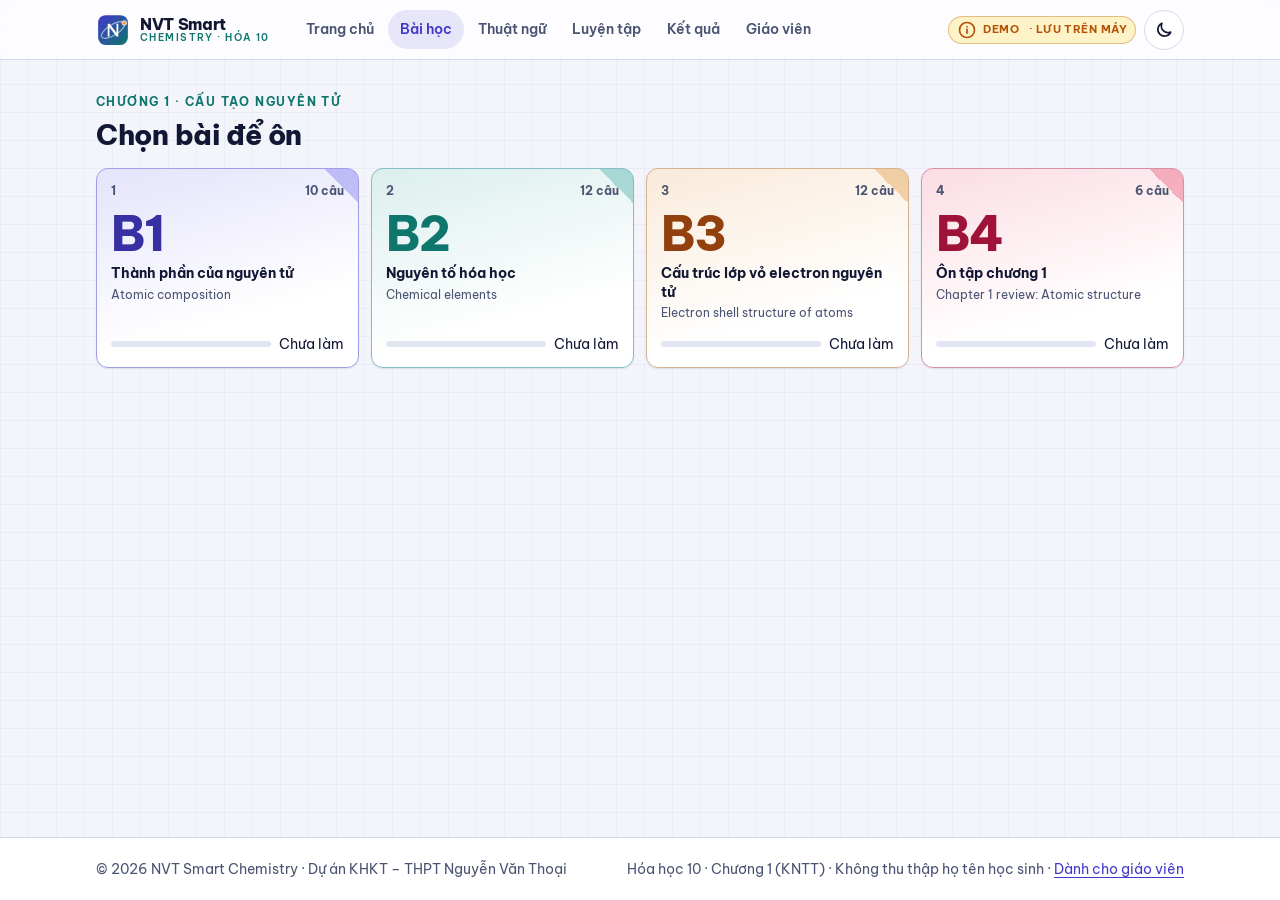
==== web/lesson.html @ c44a18d3 "Khởi tạo dự án NVT Smart Chemistry - Kế hoạch nghiên cứu KHKT (Markdown + Word) - Tài liệu quản lý d" ====
<!doctype html>
<html lang="vi">
<head>
  <meta charset="utf-8">
  <meta name="viewport" content="width=device-width, initial-scale=1, viewport-fit=cover">
  <title>Bài học · NVT Smart Chemistry</title>
  <meta name="description" content="Ôn tập lý thuyết Chương 1 – Cấu tạo nguyên tử, kèm thuật ngữ tiếng Anh.">
  <meta name="theme-color" content="#4338CA">
  <link rel="icon" href="assets/favicon.svg" type="image/svg+xml">
  <link rel="preconnect" href="https://fonts.googleapis.com">
  <link rel="preconnect" href="https://fonts.gstatic.com" crossorigin>
  <link rel="stylesheet" href="https://fonts.googleapis.com/css2?family=Be+Vietnam+Pro:ital,wght@0,400;0,500;0,600;0,700;0,800;1,400&display=swap">
  <link rel="stylesheet" href="css/style.css">
  <script>try{var t=localStorage.getItem('nvt.theme');if(t==='light'||t==='dark')document.documentElement.dataset.theme=t}catch(e){}</script>
  <script type="module" src="js/pages/lesson.js"></script>
</head>
<body>
  <main id="main" tabindex="-1">
    <div class="container" id="app" aria-live="polite">
      <div class="skeleton" aria-hidden="true"></div>
    </div>
  </main>
  <noscript><div class="container"><p>Trang web cần bật JavaScript để hoạt động.</p></div></noscript>
</body>
</html>
---- web/css/style.css ----
/* =========================================================
   NVT Smart Chemistry — design system (tokens + components)
   Mobile-first. Light + dark (prefers-color-scheme + manual toggle).
   Xem docs/design/DESIGN_SYSTEM.md
   ========================================================= */

/* ---------- 1. Tokens ---------- */
:root {
  color-scheme: light;
  /* neutrals */
  --bg: #F4F5FB;
  --bg-grid: rgba(67, 56, 202, 0.05);
  --surface: #FFFFFF;
  --surface-2: #EEF0F8;
  --surface-3: #E2E6F3;
  --border: #D5DAEA;
  --text: #121833;
  --text-muted: #4A5372;
  --text-faint: #6B7391;

  /* brand */
  --primary: #4338CA;        /* indigo – nút chính */
  --primary-hover: #3730A3;
  --on-primary: #FFFFFF;
  --link: #4338CA;
  --teal: #0F766E;           /* phụ – khoa học, “phòng thí nghiệm” */
  --teal-soft: #CCFBF1;
  --accent: #EA580C;         /* điểm nhấn ấm – trang trí */
  --accent-ink: #C2410C;
  --accent-soft: #FFEDD5;

  /* semantic */
  --success: #15803D;
  --success-soft: #DCFCE7;
  --error: #B42318;
  --error-soft: #FEE4E2;
  --warning: #B45309;
  --warning-soft: #FEF3C7;

  /* lesson "groups" (giống nhóm nguyên tố trong bảng tuần hoàn) */
  --g-B1: #4F46E5; --g-B1-ink: #3730A3;
  --g-B2: #0D9488; --g-B2-ink: #0F766E;
  --g-B3: #D97706; --g-B3-ink: #92400E;
  --g-B4: #E11D48; --g-B4-ink: #9F1239;

  /* misconception badge lightness (hue đặt theo từng mã) */
  --mb-ink-l: 28%;  --mb-bg-l: 95%;  --mb-bd-l: 78%;  --mb-sat: 70%;

  /* shape + depth */
  --r-sm: 8px; --r-md: 12px; --r-lg: 18px; --r-xl: 26px;
  --shadow-1: 0 1px 2px rgba(18, 24, 51, .06), 0 1px 1px rgba(18, 24, 51, .04);
  --shadow-2: 0 6px 20px -6px rgba(18, 24, 51, .18), 0 2px 6px rgba(18, 24, 51, .06);
  --shadow-3: 0 18px 50px -12px rgba(30, 27, 110, .30);
  --focus: 0 0 0 3px var(--surface), 0 0 0 5px #6366F1;

  /* type */
  --font: "Be Vietnam Pro", system-ui, -apple-system, "Segoe UI", Roboto, sans-serif;
  --fs-xs: .75rem; --fs-sm: .875rem; --fs-md: 1rem; --fs-lg: 1.125rem;
  --fs-xl: 1.375rem; --fs-2xl: 1.75rem; --fs-3xl: clamp(2rem, 6vw, 3.25rem);

  --ease: cubic-bezier(.2, .8, .2, 1);
  --header-h: 60px;
  --tabbar-h: 64px;
}

/* dark tokens: áp dụng khi hệ điều hành ở chế độ tối (trừ khi người dùng chọn sáng) */
@media (prefers-color-scheme: dark) {
  :root:not([data-theme="light"]) {
    color-scheme: dark;
    --bg: #0A0F1F; --bg-grid: rgba(165, 180, 252, 0.045);
    --surface: #121A30; --surface-2: #1A2340; --surface-3: #243052; --border: #2C3860;
    --text: #E8EBF7; --text-muted: #A7B0CC; --text-faint: #8891AF;
    --primary: #4F46E5; --primary-hover: #6366F1; --on-primary: #FFFFFF; --link: #A5B4FC;
    --teal: #2DD4BF; --teal-soft: #113A3A;
    --accent: #FB923C; --accent-ink: #FDBA74; --accent-soft: #3A2414;
    --success: #4ADE80; --success-soft: #0F2E1C;
    --error: #F87171; --error-soft: #3B1518;
    --warning: #FBBF24; --warning-soft: #33270B;
    --g-B1: #818CF8; --g-B1-ink: #C7D2FE;
    --g-B2: #2DD4BF; --g-B2-ink: #99F6E4;
    --g-B3: #FBBF24; --g-B3-ink: #FDE68A;
    --g-B4: #FB7185; --g-B4-ink: #FECDD3;
    --mb-ink-l: 80%; --mb-bg-l: 17%; --mb-bd-l: 38%; --mb-sat: 60%;
    --shadow-1: 0 1px 2px rgba(0, 0, 0, .4);
    --shadow-2: 0 8px 24px -8px rgba(0, 0, 0, .6);
    --shadow-3: 0 20px 60px -16px rgba(0, 0, 0, .7);
    --focus: 0 0 0 3px var(--bg), 0 0 0 5px #A5B4FC;
  }
}
:root[data-theme="dark"] {
  color-scheme: dark;
  --bg: #0A0F1F; --bg-grid: rgba(165, 180, 252, 0.045);
  --surface: #121A30; --surface-2: #1A2340; --surface-3: #243052; --border: #2C3860;
  --text: #E8EBF7; --text-muted: #A7B0CC; --text-faint: #8891AF;
  --primary: #4F46E5; --primary-hover: #6366F1; --on-primary: #FFFFFF; --link: #A5B4FC;
  --teal: #2DD4BF; --teal-soft: #113A3A;
  --accent: #FB923C; --accent-ink: #FDBA74; --accent-soft: #3A2414;
  --success: #4ADE80; --success-soft: #0F2E1C;
  --error: #F87171; --error-soft: #3B1518;
  --warning: #FBBF24; --warning-soft: #33270B;
  --g-B1: #818CF8; --g-B1-ink: #C7D2FE;
  --g-B2: #2DD4BF; --g-B2-ink: #99F6E4;
  --g-B3: #FBBF24; --g-B3-ink: #FDE68A;
  --g-B4: #FB7185; --g-B4-ink: #FECDD3;
  --mb-ink-l: 80%; --mb-bg-l: 17%; --mb-bd-l: 38%; --mb-sat: 60%;
  --shadow-1: 0 1px 2px rgba(0, 0, 0, .4);
  --shadow-2: 0 8px 24px -8px rgba(0, 0, 0, .6);
  --shadow-3: 0 20px 60px -16px rgba(0, 0, 0, .7);
  --focus: 0 0 0 3px var(--bg), 0 0 0 5px #A5B4FC;
}

/* ---------- 2. Base ---------- */
*, *::before, *::after { box-sizing: border-box; }
html { -webkit-text-size-adjust: 100%; scroll-behavior: smooth; }
body {
  margin: 0; font-family: var(--font); font-size: var(--fs-md); line-height: 1.6;
  color: var(--text); background-color: var(--bg);
  background-image:
    linear-gradient(var(--bg-grid) 1px, transparent 1px),
    linear-gradient(90deg, var(--bg-grid) 1px, transparent 1px);
  background-size: 28px 28px;
  min-height: 100vh; display: flex; flex-direction: column;
  padding-bottom: calc(var(--tabbar-h) + env(safe-area-inset-bottom));
}
@media (min-width: 1024px) { body { padding-bottom: 0; } }
img, svg { max-width: 100%; }
.ic { width: 20px; height: 20px; flex: none; vertical-align: -4px; }
.card-title > .ic { color: var(--g-ink, var(--teal)); width: 24px; height: 24px; }
.badge .ic { width: 14px; height: 14px; vertical-align: -2px; }
a { color: var(--link); text-underline-offset: 3px; }
h1, h2, h3, h4 { line-height: 1.25; margin: 0 0 .5em; letter-spacing: -.01em; }
h1 { font-size: var(--fs-2xl); font-weight: 800; }
h2 { font-size: var(--fs-xl); font-weight: 750; }
h3 { font-size: var(--fs-lg); font-weight: 700; }
p { margin: 0 0 .8em; }
small, .small { font-size: var(--fs-sm); }
.muted { color: var(--text-muted); }
.num, .tabular { font-variant-numeric: tabular-nums; }
:focus { outline: none; }
:focus-visible { box-shadow: var(--focus); border-radius: var(--r-sm); }
.sr-only { position: absolute !important; width: 1px; height: 1px; padding: 0; margin: -1px; overflow: hidden; clip: rect(0 0 0 0); white-space: nowrap; border: 0; }
.skip-link { position: absolute; left: 12px; top: -60px; z-index: 100; background: var(--primary); color: var(--on-primary); padding: 8px 14px; border-radius: var(--r-sm); }
.skip-link:focus { top: 10px; }
sup, sub { line-height: 0; font-size: .72em; }

.container { width: 100%; max-width: 1120px; margin: 0 auto; padding: 0 16px; }
main { flex: 1; padding: 20px 0 40px; }
@media (min-width: 860px) { main { padding: 32px 0 56px; } }
.stack > * + * { margin-top: 16px; }
.row { display: flex; gap: 12px; flex-wrap: wrap; align-items: center; }
.spacer { flex: 1; }
.grid { display: grid; gap: 14px; }
.grid-2 { grid-template-columns: 1fr; }
@media (min-width: 720px) { .grid-2 { grid-template-columns: 1fr 1fr; } }

/* ---------- 3. Header / nav ---------- */
.site-header {
  position: sticky; top: 0; z-index: 40; height: var(--header-h);
  background: color-mix(in srgb, var(--surface) 82%, transparent);
  backdrop-filter: saturate(1.4) blur(12px); -webkit-backdrop-filter: saturate(1.4) blur(12px);
  border-bottom: 1px solid var(--border);
}
.site-header .container { height: 100%; display: flex; align-items: center; gap: 12px; }
.brand { display: flex; align-items: center; gap: 10px; text-decoration: none; color: var(--text); font-weight: 800; letter-spacing: -.02em; }
.brand svg { width: 34px; height: 34px; flex: none; }
.brand__name { font-size: 1.02rem; line-height: 1.05; }
.brand__name span { display: block; font-size: .64rem; font-weight: 600; letter-spacing: .14em; text-transform: uppercase; color: var(--teal); }
.nav-desktop { display: none; gap: 2px; margin-left: 12px; }
.nav-desktop a { text-decoration: none; color: var(--text-muted); font-weight: 600; font-size: var(--fs-sm); padding: 8px 12px; border-radius: 999px; }
.nav-desktop a:hover { color: var(--text); background: var(--surface-2); }
.nav-desktop a[aria-current="page"] { color: var(--primary); background: color-mix(in srgb, var(--primary) 12%, transparent); }
:root[data-theme="dark"] .nav-desktop a[aria-current="page"] { color: var(--link); }
@media (prefers-color-scheme: dark) { :root:not([data-theme="light"]) .nav-desktop a[aria-current="page"] { color: var(--link); } }
@media (min-width: 1024px) { .nav-desktop { display: flex; } }
.nav-desktop a, .user-pill, .brand__name { white-space: nowrap; }
.header-actions { margin-left: auto; display: flex; align-items: center; gap: 8px; }
.user-pill { display: inline-flex; align-items: center; gap: 6px; font-size: var(--fs-sm); font-weight: 700; padding: 4px 4px 4px 12px; border-radius: 999px; background: var(--surface-2); border: 1px solid var(--border); font-variant-numeric: tabular-nums; }
.user-pill button { border: 0; background: var(--surface); color: var(--text-muted); border-radius: 999px; padding: 4px 10px; font: inherit; font-weight: 600; font-size: var(--fs-xs); cursor: pointer; }
.user-pill button:hover { color: var(--error); }
.icon-btn { width: 40px; height: 40px; display: inline-grid; place-items: center; border-radius: 999px; border: 1px solid var(--border); background: var(--surface); color: var(--text); cursor: pointer; }
.icon-btn:hover { background: var(--surface-2); }
.icon-btn svg { width: 20px; height: 20px; }

.tabbar {
  position: fixed; left: 0; right: 0; bottom: 0; z-index: 40;
  height: calc(var(--tabbar-h) + env(safe-area-inset-bottom)); padding-bottom: env(safe-area-inset-bottom);
  display: grid; grid-template-columns: repeat(5, 1fr);
  background: color-mix(in srgb, var(--surface) 92%, transparent);
  backdrop-filter: blur(12px); -webkit-backdrop-filter: blur(12px);
  border-top: 1px solid var(--border);
}
.tabbar a { display: flex; flex-direction: column; align-items: center; justify-content: center; gap: 2px; text-decoration: none; color: var(--text-muted); font-size: .68rem; font-weight: 600; }
.tabbar a svg { width: 22px; height: 22px; }
.tabbar a[aria-current="page"] { color: var(--link); }
.tabbar a[aria-current="page"] svg { transform: translateY(-1px); }
@media (min-width: 1024px) { .tabbar { display: none; } }

.demo-ribbon { display: inline-flex; align-items: center; gap: 6px; font-size: .7rem; font-weight: 700; letter-spacing: .04em; text-transform: uppercase; color: var(--warning); background: var(--warning-soft); border: 1px solid color-mix(in srgb, var(--warning) 35%, transparent); padding: 3px 8px; border-radius: 999px; white-space: nowrap; }
@media (max-width: 480px) { .demo-ribbon .long { display: none; } }
@media (max-width: 420px) { .brand__name { display: none; } .header-actions { gap: 6px; } }

.site-footer { border-top: 1px solid var(--border); padding: 20px 0; color: var(--text-muted); font-size: var(--fs-sm); background: var(--surface); }
.site-footer .container { display: flex; flex-wrap: wrap; gap: 8px 20px; justify-content: space-between; }

/* ---------- 4. Buttons, inputs ---------- */
.btn {
  --btn-bg: var(--surface); --btn-fg: var(--text); --btn-bd: var(--border);
  display: inline-flex; align-items: center; justify-content: center; gap: 8px;
  min-height: 44px; padding: 10px 18px; border-radius: 999px; border: 1.5px solid var(--btn-bd);
  background: var(--btn-bg); color: var(--btn-fg); font: inherit; font-weight: 700; font-size: var(--fs-sm);
  text-decoration: none; cursor: pointer; transition: transform .15s var(--ease), background .15s, box-shadow .15s;
  white-space: nowrap;
}
.btn:hover { background: var(--surface-2); }
.btn:active { transform: translateY(1px) scale(.99); }
.btn[disabled], .btn[aria-disabled="true"] { opacity: .5; cursor: not-allowed; transform: none; }
.btn svg { width: 18px; height: 18px; }
.btn-primary { --btn-bg: var(--primary); --btn-fg: var(--on-primary); --btn-bd: var(--primary); box-shadow: 0 6px 16px -6px color-mix(in srgb, var(--primary) 70%, transparent); }
.btn-primary:hover { background: var(--primary-hover); border-color: var(--primary-hover); }
.btn-ghost { --btn-bg: transparent; --btn-bd: transparent; color: var(--link); }
.btn-ghost:hover { background: var(--surface-2); }
.btn-lg { min-height: 52px; padding: 12px 24px; font-size: var(--fs-md); }
.btn-sm { min-height: 34px; padding: 6px 12px; font-size: var(--fs-xs); }
.btn-block { width: 100%; }

.field { display: flex; flex-direction: column; gap: 6px; }
.field label { font-weight: 700; font-size: var(--fs-sm); }
.field .hint { font-size: var(--fs-xs); color: var(--text-muted); }
.input, select.input {
  min-height: 48px; padding: 10px 14px; border-radius: var(--r-md); border: 1.5px solid var(--border);
  background: var(--surface); color: var(--text); font: inherit; font-size: var(--fs-md); width: 100%;
  transition: border-color .15s, box-shadow .15s;
}
.input:focus-visible { border-color: #6366F1; box-shadow: 0 0 0 4px color-mix(in srgb, #6366F1 22%, transparent); border-radius: var(--r-md); }
.input[aria-invalid="true"] { border-color: var(--error); }
.form-error { color: var(--error); font-size: var(--fs-sm); font-weight: 600; min-height: 1.4em; margin: 0; }

/* ---------- 5. Cards, chips, badges ---------- */
.card { background: var(--surface); border: 1px solid var(--border); border-radius: var(--r-lg); padding: 18px; box-shadow: var(--shadow-1); }
@media (min-width: 720px) { .card { padding: 24px; } }
.card-title { display: flex; align-items: center; gap: 10px; margin-bottom: 12px; }
.card-title h2, .card-title h3 { margin: 0; }
.eyebrow { font-size: var(--fs-xs); font-weight: 700; letter-spacing: .12em; text-transform: uppercase; color: var(--teal); margin: 0 0 6px; }
.section-head { display: flex; align-items: end; gap: 12px; margin: 32px 0 14px; flex-wrap: wrap; }
.section-head h2 { margin: 0; }
.section-head .spacer + a { font-weight: 700; font-size: var(--fs-sm); }

.badge { display: inline-flex; align-items: center; gap: 4px; font-size: var(--fs-xs); font-weight: 700; padding: 3px 9px; border-radius: 999px; background: var(--surface-2); color: var(--text-muted); border: 1px solid var(--border); white-space: nowrap; line-height: 1.4; }
.badge-unreviewed { background: var(--warning-soft); color: var(--warning); border-color: color-mix(in srgb, var(--warning) 40%, transparent); }
.badge-demo { background: var(--warning-soft); color: var(--warning); border-color: color-mix(in srgb, var(--warning) 40%, transparent); }
.badge-ai { background: var(--accent-soft); color: var(--accent-ink); border-color: color-mix(in srgb, var(--accent) 35%, transparent); }
.badge-level { background: var(--teal-soft); color: var(--teal); border-color: color-mix(in srgb, var(--teal) 35%, transparent); }
:root[data-theme="dark"] .badge-level { color: var(--teal); }

/* English term chip */
.term-chip {
  display: inline-flex; align-items: center; gap: 6px; vertical-align: baseline;
  font: inherit; font-size: .88em; font-weight: 600; line-height: 1.3;
  padding: 2px 10px 2px 4px; margin: 2px 2px; border-radius: 999px; cursor: pointer;
  color: var(--text); background: var(--surface); border: 1.5px solid color-mix(in srgb, var(--teal) 45%, var(--border));
  transition: background .15s, transform .15s var(--ease);
}
.term-chip::before { content: "EN"; font-size: .62rem; font-weight: 800; letter-spacing: .06em; color: var(--surface); background: var(--teal); border-radius: 999px; padding: 2px 6px; }
.term-chip:hover { background: var(--teal-soft); transform: translateY(-1px); }
.term-chip[aria-expanded="true"] { background: var(--teal-soft); }
.term-row { display: flex; flex-wrap: wrap; gap: 4px; margin-top: 8px; }

/* term popover */
.popover {
  position: absolute; z-index: 60; width: min(340px, calc(100vw - 32px));
  background: var(--surface); color: var(--text); border: 1px solid var(--border); border-radius: var(--r-lg);
  box-shadow: var(--shadow-3); padding: 16px; animation: pop-in .18s var(--ease);
}
.popover__head { display: flex; align-items: flex-start; gap: 12px; }
.popover__sym { flex: none; width: 52px; height: 52px; border-radius: 10px; display: grid; place-items: center; font-weight: 800; font-size: 1.3rem; color: var(--g-ink, var(--teal)); background: color-mix(in srgb, var(--g, var(--teal)) 14%, var(--surface)); border: 1.5px solid color-mix(in srgb, var(--g, var(--teal)) 45%, transparent); }
.popover__en { font-size: var(--fs-lg); font-weight: 800; margin: 0; line-height: 1.2; }
.popover__ipa { color: var(--text-muted); font-size: var(--fs-sm); font-family: "Segoe UI", "Lucida Sans Unicode", "DejaVu Sans", var(--font); }
.popover__vi { font-weight: 700; color: var(--teal); }
.popover__def { font-size: var(--fs-sm); margin: 10px 0 6px; }
.popover__ex { font-size: var(--fs-sm); color: var(--text-muted); border-left: 3px solid var(--teal); padding-left: 10px; margin: 8px 0 0; }
.popover__close { position: absolute; top: 8px; right: 8px; }
.speak-row { display: flex; gap: 6px; margin-top: 12px; flex-wrap: wrap; }
@keyframes pop-in { from { opacity: 0; transform: translateY(4px) scale(.98); } }

/* misconception badge — màu theo mã (hue) */
.mbadge {
  --h: 230;
  display: inline-flex; align-items: center; gap: 6px; font-size: var(--fs-xs); font-weight: 700; line-height: 1.3;
  padding: 3px 10px 3px 3px; border-radius: 999px;
  color: hsl(var(--h) var(--mb-sat) var(--mb-ink-l));
  background: hsl(var(--h) var(--mb-sat) var(--mb-bg-l));
  border: 1.5px solid hsl(var(--h) var(--mb-sat) var(--mb-bd-l));
}
.mbadge__code { display: inline-grid; place-items: center; min-width: 30px; height: 22px; padding: 0 6px; border-radius: 999px; color: #fff; background: hsl(var(--h) 65% 38%); font-variant-numeric: tabular-nums; }
.mbadge--lg { font-size: var(--fs-sm); padding: 4px 12px 4px 4px; }

/* ---------- 6. Element tile (signature) ---------- */
.tile-grid { display: grid; gap: 12px; grid-template-columns: repeat(2, minmax(0, 1fr)); }
@media (min-width: 600px) { .tile-grid { grid-template-columns: repeat(3, minmax(0, 1fr)); } }
@media (min-width: 900px) { .tile-grid { grid-template-columns: repeat(4, minmax(0, 1fr)); } }
.tile-grid--terms { grid-template-columns: repeat(2, minmax(0, 1fr)); }
@media (min-width: 560px) { .tile-grid--terms { grid-template-columns: repeat(3, minmax(0, 1fr)); } }
@media (min-width: 800px) { .tile-grid--terms { grid-template-columns: repeat(4, minmax(0, 1fr)); } }
@media (min-width: 1040px) { .tile-grid--terms { grid-template-columns: repeat(5, minmax(0, 1fr)); } }

.etile {
  --g: var(--g-B1); --g-ink: var(--g-B1-ink);
  position: relative; display: flex; flex-direction: column; min-height: 168px; padding: 12px 14px;
  border-radius: var(--r-md); text-decoration: none; color: var(--text); text-align: left;
  background: linear-gradient(165deg, color-mix(in srgb, var(--g) 15%, var(--surface)) 0%, var(--surface) 70%);
  border: 1.5px solid color-mix(in srgb, var(--g) 40%, var(--border));
  box-shadow: var(--shadow-1); font: inherit; cursor: pointer; overflow: hidden;
  transition: transform .2s var(--ease), box-shadow .2s var(--ease), border-color .2s;
}
.etile::after { /* góc gấp kiểu thẻ nguyên tố */
  content: ""; position: absolute; right: 0; top: 0; width: 34px; height: 34px;
  background: linear-gradient(225deg, color-mix(in srgb, var(--g) 30%, transparent) 50%, transparent 50%);
}
.etile:hover { transform: translateY(-3px); box-shadow: var(--shadow-2); border-color: var(--g); }
.etile__top { display: flex; justify-content: space-between; align-items: baseline; font-size: var(--fs-xs); font-weight: 700; color: var(--text-muted); font-variant-numeric: tabular-nums; position: relative; z-index: 1; }
.etile__sym { font-size: 2.6rem; font-weight: 800; letter-spacing: -.04em; line-height: 1; margin: 10px 0 6px; color: var(--g-ink); }
.etile__name { font-weight: 700; line-height: 1.3; font-size: var(--fs-sm); }
.etile__sub { font-size: var(--fs-xs); color: var(--text-muted); margin-top: 2px; }
.etile__foot { margin-top: auto; padding-top: 10px; display: flex; align-items: center; gap: 8px; }
.etile--lesson { min-height: 200px; }
.etile--lesson .etile__sym { font-size: 3rem; }
.etile--term { min-height: 150px; }
.etile--term .etile__sym { font-size: 2.1rem; }
.etile--locked { opacity: .6; }
.etile[data-lesson="B1"] { --g: var(--g-B1); --g-ink: var(--g-B1-ink); }
.etile[data-lesson="B2"], [data-lesson="B2"] { --g: var(--g-B2); --g-ink: var(--g-B2-ink); }
.etile[data-lesson="B3"], [data-lesson="B3"] { --g: var(--g-B3); --g-ink: var(--g-B3-ink); }
.etile[data-lesson="B4"], [data-lesson="B4"] { --g: var(--g-B4); --g-ink: var(--g-B4-ink); }
[data-lesson="B1"] { --g: var(--g-B1); --g-ink: var(--g-B1-ink); }
.mini-bar { flex: 1; height: 6px; border-radius: 99px; background: var(--surface-3); overflow: hidden; }
.mini-bar > i { display: block; height: 100%; background: var(--g, var(--primary)); border-radius: inherit; transition: width .6s var(--ease); }

/* ---------- 7. Progress ring ---------- */
.ring { --size: 56px; --stroke: 6; position: relative; width: var(--size); height: var(--size); flex: none; }
.ring svg { width: 100%; height: 100%; transform: rotate(-90deg); }
.ring .ring__track { stroke: var(--surface-3); }
.ring .ring__val { stroke: var(--g, var(--primary)); stroke-linecap: round; transition: stroke-dashoffset .9s var(--ease); }
.ring__label { position: absolute; inset: 0; display: grid; place-items: center; font-weight: 800; font-size: calc(var(--size) * .24); font-variant-numeric: tabular-nums; }
.ring--lg { --size: 132px; }
.ring--lg .ring__label { font-size: 1.8rem; }

/* ---------- 8. Hero + atom ---------- */
.hero { display: grid; gap: 24px; align-items: center; padding: 8px 0 8px; }
.hero > * { min-width: 0; } /* không để nội dung dài kéo giãn cột lưới gây tràn ngang trên điện thoại */
@media (max-width: 480px) { .btn { white-space: normal; text-align: center; } }
@media (min-width: 900px) { .hero { grid-template-columns: 1.1fr .9fr; gap: 40px; padding: 24px 0; } }
.hero h1 { font-size: var(--fs-3xl); line-height: 1.08; letter-spacing: -.035em; margin-bottom: 14px; }
.hero h1 .grad { background: linear-gradient(100deg, var(--primary) 10%, var(--teal) 60%, var(--accent) 100%); -webkit-background-clip: text; background-clip: text; color: transparent; }
:root[data-theme="dark"] .hero h1 .grad { background-image: linear-gradient(100deg, #A5B4FC 10%, #5EEAD4 60%, #FDBA74 100%); }
@media (prefers-color-scheme: dark) { :root:not([data-theme="light"]) .hero h1 .grad { background-image: linear-gradient(100deg, #A5B4FC 10%, #5EEAD4 60%, #FDBA74 100%); } }
.hero__lead { font-size: var(--fs-lg); color: var(--text-muted); max-width: 36em; }
.hero__pills { display: flex; flex-wrap: wrap; gap: 8px; margin: 16px 0 20px; }
.hero__pill { display: inline-flex; align-items: center; gap: 6px; font-size: var(--fs-sm); font-weight: 600; padding: 6px 12px; border-radius: 999px; background: var(--surface); border: 1px solid var(--border); }
.hero__pill b { color: var(--accent-ink); }

.atom-stage { position: relative; display: grid; place-items: center; }
.atom-svg { width: min(100%, 380px); height: auto; overflow: visible; cursor: pointer; }
.atom-svg .shell { fill: none; stroke: color-mix(in srgb, var(--primary) 30%, var(--border)); stroke-width: 1.5; }
.atom-svg .shell-label { fill: var(--text-faint); font-size: 10px; font-weight: 700; font-family: var(--font); }
.atom-svg .electron { fill: var(--teal); }
.atom-svg .electron-glow { fill: var(--teal); opacity: .25; }
.atom-svg .proton { fill: var(--accent); }
.atom-svg .neutron { fill: color-mix(in srgb, var(--primary) 75%, var(--surface)); }
.atom-svg .halo { fill: url(#atomHalo); }
.atom-svg .spin { transform-box: view-box; transform-origin: 200px 200px; animation: spin linear infinite; }
.atom-svg .nucleus { transform-box: view-box; transform-origin: 200px 200px; animation: breathe 3.2s ease-in-out infinite; }
@keyframes spin { to { transform: rotate(360deg); } }
@keyframes breathe { 50% { transform: scale(1.06); } }
.atom-caption { position: absolute; bottom: 4px; left: 50%; transform: translateX(-50%); display: flex; gap: 10px; align-items: center; background: var(--surface); border: 1px solid var(--border); border-radius: 999px; padding: 6px 6px 6px 14px; box-shadow: var(--shadow-2); font-size: var(--fs-sm); white-space: nowrap; }
.atom-caption b { font-size: 1.05rem; }
.atom-caption .num { color: var(--text-muted); }

/* login card */
.login-card { position: relative; overflow: hidden; }
.login-card::before { content: ""; position: absolute; inset: 0 0 auto 0; height: 4px; background: linear-gradient(90deg, var(--primary), var(--teal), var(--accent)); }
.login-grid { display: grid; gap: 12px; grid-template-columns: 1fr 1fr; }
.login-grid .btn { grid-column: 1 / -1; }
.privacy-note { display: flex; gap: 10px; align-items: flex-start; font-size: var(--fs-sm); color: var(--text-muted); background: var(--surface-2); border-radius: var(--r-md); padding: 10px 12px; margin-top: 14px; }
.privacy-note svg { flex: none; width: 18px; height: 18px; color: var(--teal); margin-top: 2px; }

.quick-links { display: grid; gap: 12px; grid-template-columns: 1fr; }
@media (min-width: 640px) { .quick-links { grid-template-columns: repeat(3, 1fr); } }
.qlink { display: flex; gap: 14px; align-items: center; padding: 16px; border-radius: var(--r-lg); background: var(--surface); border: 1px solid var(--border); text-decoration: none; color: var(--text); box-shadow: var(--shadow-1); transition: transform .2s var(--ease), box-shadow .2s; }
.qlink:hover { transform: translateY(-2px); box-shadow: var(--shadow-2); }
.qlink__icon { width: 46px; height: 46px; border-radius: 14px; display: grid; place-items: center; flex: none; color: #fff; }
.qlink__icon svg { width: 24px; height: 24px; }
.qlink b { display: block; }
.qlink span { font-size: var(--fs-sm); color: var(--text-muted); }

/* ---------- 9. Lesson page ---------- */
.lesson-hero { display: flex; gap: 18px; align-items: center; margin-bottom: 20px; }
.lesson-hero .etile { width: 112px; min-height: 120px; flex: none; cursor: default; }
.lesson-hero .etile:hover { transform: none; }
.lesson-hero .etile .etile__sym { font-size: 2.4rem; margin: 6px 0 0; }
.lesson-hero h1 { margin: 0 0 6px; }
.summary-list { list-style: none; margin: 0; padding: 0; display: grid; gap: 10px; }
.summary-list li { position: relative; padding-left: 30px; }
.summary-list li::before { content: ""; position: absolute; left: 4px; top: .45em; width: 12px; height: 12px; border-radius: 50%; border: 3px solid var(--g, var(--teal)); }
.md p:last-child { margin-bottom: 0; }
.md ul, .md ol { padding-left: 1.3em; margin: 0 0 .8em; }
.md code { font-family: ui-monospace, "Cascadia Code", Consolas, monospace; font-size: .9em; background: var(--surface-2); padding: 1px 6px; border-radius: 6px; }
.md .table-wrap { margin: 0 0 .9em; border: 1px solid var(--border); border-radius: var(--r-md); }
.md-table th, .md-table td { padding: 8px 10px; }
.md-table thead th { background: var(--surface-2); }
.md-table tbody tr:last-child td { border-bottom: 0; }
.md h4 { font-size: var(--fs-md); margin: 1em 0 .4em; }
.formula-grid { display: grid; gap: 10px; grid-template-columns: repeat(auto-fill, minmax(230px, 1fr)); }
.formula { font-size: 1.05rem; font-weight: 700; text-align: center; padding: 18px 12px; border-radius: var(--r-md); background: var(--surface-2); border: 1.5px dashed color-mix(in srgb, var(--g, var(--primary)) 50%, var(--border)); font-variant-numeric: tabular-nums; }
.lesson-section + .lesson-section { margin-top: 14px; }
.mis-card { border-left: 4px solid hsl(var(--h) 65% 45%); }
.mis-compare { display: grid; gap: 8px; grid-template-columns: 1fr; margin-top: 10px; font-size: var(--fs-sm); }
@media (min-width: 640px) { .mis-compare { grid-template-columns: 1fr 1fr; } }
.mis-compare > div { padding: 10px 12px; border-radius: var(--r-sm); }
.mis-compare .wrong { background: var(--error-soft); }
.mis-compare .right { background: var(--success-soft); }
.mis-compare b { display: block; font-size: var(--fs-xs); text-transform: uppercase; letter-spacing: .06em; }
.mis-compare .wrong b { color: var(--error); }
.mis-compare .right b { color: var(--success); }
.cta-bar { position: sticky; bottom: calc(var(--tabbar-h) + 12px); z-index: 20; display: flex; justify-content: center; margin-top: 24px; }
@media (min-width: 1024px) { .cta-bar { bottom: 16px; } }
.cta-bar .btn { box-shadow: var(--shadow-3); }
.pager { display: flex; justify-content: space-between; gap: 12px; margin-top: 24px; }

/* ---------- 10. Terms ---------- */
.toolbar { display: flex; flex-wrap: wrap; gap: 10px; align-items: center; margin-bottom: 16px; }
.search { position: relative; flex: 1 1 260px; }
.search svg { position: absolute; left: 14px; top: 50%; transform: translateY(-50%); width: 18px; height: 18px; color: var(--text-faint); pointer-events: none; }
.search .input { padding-left: 42px; }
.seg { display: inline-flex; padding: 4px; gap: 4px; border-radius: 999px; background: var(--surface-2); border: 1px solid var(--border); }
.seg { max-width: 100%; overflow-x: auto; scrollbar-width: none; }
.seg button, .seg a { white-space: nowrap; border: 0; background: transparent; font: inherit; font-size: var(--fs-sm); font-weight: 700; color: var(--text-muted); padding: 6px 14px; border-radius: 999px; cursor: pointer; text-decoration: none; min-height: 34px; }
.seg [aria-pressed="true"], .seg [aria-selected="true"], .seg [aria-current="true"] { background: var(--surface); color: var(--text); box-shadow: var(--shadow-1); }
.filter-chips { display: flex; gap: 6px; flex-wrap: wrap; }
.fchip { border: 1.5px solid var(--border); background: var(--surface); color: var(--text-muted); font: inherit; font-size: var(--fs-sm); font-weight: 700; padding: 6px 14px; border-radius: 999px; cursor: pointer; min-height: 36px; }
.fchip[aria-pressed="true"] { color: var(--g-ink, var(--primary)); border-color: var(--g, var(--primary)); background: color-mix(in srgb, var(--g, var(--primary)) 12%, var(--surface)); }

.flash-wrap { max-width: 520px; margin: 0 auto; }
.flashcard { perspective: 1200px; height: 340px; cursor: pointer; }
.flashcard__inner { position: relative; width: 100%; height: 100%; transition: transform .6s var(--ease); transform-style: preserve-3d; }
.flashcard.is-flipped .flashcard__inner { transform: rotateY(180deg); }
.flashcard__face { position: absolute; inset: 0; backface-visibility: hidden; -webkit-backface-visibility: hidden; border-radius: var(--r-xl); padding: 24px; display: flex; flex-direction: column; align-items: center; justify-content: center; text-align: center; border: 1.5px solid color-mix(in srgb, var(--g) 45%, var(--border)); background: linear-gradient(165deg, color-mix(in srgb, var(--g) 16%, var(--surface)), var(--surface) 70%); box-shadow: var(--shadow-2); }
.flashcard__back { transform: rotateY(180deg); }
.flashcard__sym { font-size: 4rem; font-weight: 800; color: var(--g-ink); line-height: 1; letter-spacing: -.04em; }
.flashcard__en { font-size: 1.9rem; font-weight: 800; margin: 12px 0 2px; }
.flashcard__vi { font-size: 1.6rem; font-weight: 800; color: var(--g-ink); }
.flashcard__corner { position: absolute; top: 14px; left: 18px; font-size: var(--fs-xs); font-weight: 700; color: var(--text-muted); font-variant-numeric: tabular-nums; }
.flash-controls { display: flex; justify-content: center; align-items: center; gap: 12px; margin-top: 16px; }

/* ---------- 11. Practice ---------- */
.practice-top { display: flex; align-items: center; gap: 12px; margin-bottom: 14px; flex-wrap: wrap; }
.progress-track { flex: 1 1 200px; height: 10px; border-radius: 99px; background: var(--surface-3); overflow: hidden; }
.progress-track > i { display: block; height: 100%; background: linear-gradient(90deg, var(--g, var(--primary)), var(--teal)); border-radius: inherit; transition: width .5s var(--ease); }
.streak { display: inline-flex; align-items: center; gap: 4px; font-weight: 800; font-variant-numeric: tabular-nums; color: var(--accent-ink); }
.q-card { position: relative; }
.q-meta { display: flex; gap: 6px; flex-wrap: wrap; margin-bottom: 12px; }
.q-stem { font-size: 1.12rem; font-weight: 600; line-height: 1.55; margin-bottom: 16px; }
.options { display: grid; gap: 10px; margin: 0; padding: 0; border: 0; }
.option { position: relative; display: flex; gap: 12px; align-items: flex-start; padding: 12px 14px; border-radius: var(--r-md); border: 1.5px solid var(--border); background: var(--surface); cursor: pointer; transition: border-color .15s, background .15s, transform .15s var(--ease); }
.option:hover { border-color: color-mix(in srgb, var(--primary) 50%, var(--border)); }
.option input { position: absolute; opacity: 0; pointer-events: none; }
.option__key { flex: none; width: 32px; height: 32px; border-radius: 9px; display: grid; place-items: center; font-weight: 800; background: var(--surface-2); color: var(--text-muted); border: 1.5px solid var(--border); transition: all .15s; }
.option__text { padding-top: 4px; }
.option:has(input:checked) { border-color: var(--primary); background: color-mix(in srgb, var(--primary) 7%, var(--surface)); }
.option:has(input:checked) .option__key { background: var(--primary); color: var(--on-primary); border-color: var(--primary); }
.option:has(input:focus-visible) { box-shadow: var(--focus); }
.option.is-correct, .option.is-correct:has(input:checked) { border-color: var(--success); background: var(--success-soft); }
.option.is-correct .option__key, .option.is-correct:has(input:checked) .option__key { background: var(--success); border-color: var(--success); color: var(--surface); }
.option.is-wrong, .option.is-wrong:has(input:checked) { border-color: var(--error); background: var(--error-soft); }
.option.is-wrong .option__key, .option.is-wrong:has(input:checked) .option__key { background: var(--error); border-color: var(--error); color: var(--surface); }
.options.is-locked .option { cursor: default; }
.option .mbadge { margin-top: 6px; }

.tf-list { display: grid; gap: 10px; }
.tf-item { display: grid; grid-template-columns: auto 1fr; gap: 10px 12px; align-items: start; padding: 12px 14px; border-radius: var(--r-md); border: 1.5px solid var(--border); background: var(--surface); }
@media (min-width: 640px) { .tf-item { grid-template-columns: auto 1fr auto; align-items: center; } }
.tf-item .option__key { width: 28px; height: 28px; }
.tf-choices { grid-column: 1 / -1; display: inline-flex; gap: 6px; justify-self: start; }
@media (min-width: 640px) { .tf-choices { grid-column: auto; } }
.tf-choices label { position: relative; }
.tf-choices input { position: absolute; opacity: 0; }
.tf-choices span { display: inline-flex; align-items: center; min-height: 38px; padding: 6px 16px; border-radius: 999px; border: 1.5px solid var(--border); font-weight: 700; font-size: var(--fs-sm); cursor: pointer; background: var(--surface); }
.tf-choices input:checked + span { background: var(--primary); color: var(--on-primary); border-color: var(--primary); }
.tf-choices input:focus-visible + span { box-shadow: var(--focus); }
.tf-item.is-correct { border-color: var(--success); background: var(--success-soft); }
.tf-item.is-wrong { border-color: var(--error); background: var(--error-soft); }
.tf-item .tf-verdict { grid-column: 1 / -1; font-size: var(--fs-sm); font-weight: 600; }

.short-answer { display: flex; gap: 10px; align-items: center; max-width: 360px; }
.short-answer .input { font-size: 1.3rem; font-weight: 700; font-variant-numeric: tabular-nums; }
.short-answer .unit { font-weight: 700; color: var(--text-muted); }
.short-answer.is-correct .input { border-color: var(--success); background: var(--success-soft); }
.short-answer.is-wrong .input { border-color: var(--error); background: var(--error-soft); }

.q-actions { display: flex; gap: 10px; flex-wrap: wrap; margin-top: 18px; align-items: center; }
.kbd { font-family: ui-monospace, Consolas, monospace; font-size: .72rem; border: 1px solid var(--border); border-bottom-width: 2px; border-radius: 5px; padding: 0 5px; color: var(--text-muted); }

.feedback { border-radius: var(--r-lg); padding: 14px 16px; margin-top: 16px; border: 1.5px solid; display: grid; gap: 10px; }
.feedback--ok { border-color: color-mix(in srgb, var(--success) 50%, transparent); background: var(--success-soft); }
.feedback--bad { border-color: color-mix(in srgb, var(--error) 45%, transparent); background: var(--error-soft); }
.feedback--part { border-color: color-mix(in srgb, var(--warning) 45%, transparent); background: var(--warning-soft); }
.feedback__title { display: flex; align-items: center; gap: 10px; font-weight: 800; font-size: var(--fs-lg); margin: 0; }
.feedback--ok .feedback__title { color: var(--success); }
.feedback--bad .feedback__title { color: var(--error); }
.feedback--part .feedback__title { color: var(--warning); }
.feedback__icon { width: 34px; height: 34px; flex: none; }
.feedback__icon circle { fill: currentColor; opacity: .15; }
.feedback__icon path { fill: none; stroke: currentColor; stroke-width: 3; stroke-linecap: round; stroke-linejoin: round; stroke-dasharray: 30; stroke-dashoffset: 30; animation: draw .45s .1s var(--ease) forwards; }
@keyframes draw { to { stroke-dashoffset: 0; } }
.remedy { background: var(--surface); border-radius: var(--r-md); padding: 10px 12px; font-size: var(--fs-sm); }
.remedy p { margin: 6px 0 0; }

/* micro-feedback: đúng → thẻ "nảy" nhẹ + vòng sáng; sai → rung nhẹ */
.pulse-ok { animation: pulse-ok .6s var(--ease); }
@keyframes pulse-ok { 0% { box-shadow: 0 0 0 0 color-mix(in srgb, var(--success) 50%, transparent); transform: scale(1); } 35% { transform: scale(1.012); } 100% { box-shadow: 0 0 0 18px transparent; transform: scale(1); } }
.shake { animation: shake .4s var(--ease); }
@keyframes shake { 20%, 60% { transform: translateX(-5px); } 40%, 80% { transform: translateX(5px); } }
.plus-one { position: absolute; right: 18px; top: 14px; font-weight: 800; color: var(--success); pointer-events: none; animation: float-up 1s var(--ease) forwards; font-variant-numeric: tabular-nums; }
@keyframes float-up { from { opacity: 0; transform: translateY(8px); } 25% { opacity: 1; } to { opacity: 0; transform: translateY(-26px); } }

/* hint ladder */
.ladder { margin-top: 18px; border: 1.5px solid var(--border); border-radius: var(--r-lg); background: var(--surface-2); padding: 14px; }
.ladder__head { display: flex; align-items: center; gap: 8px; flex-wrap: wrap; margin-bottom: 10px; }
.ladder__head h3 { margin: 0; font-size: var(--fs-md); }
.ladder__steps { list-style: none; margin: 0; padding: 0; display: grid; grid-template-columns: repeat(3, 1fr); gap: 6px; counter-reset: step; }
.ladder__step { position: relative; }
.ladder__btn { width: 100%; display: flex; flex-direction: column; align-items: flex-start; gap: 2px; padding: 10px 10px 10px 12px; border-radius: var(--r-md); border: 1.5px solid var(--border); background: var(--surface); color: var(--text); font: inherit; text-align: left; cursor: pointer; min-height: 64px; transition: all .15s; }
.ladder__btn small { font-size: .68rem; font-weight: 700; color: var(--text-muted); text-transform: uppercase; letter-spacing: .06em; }
.ladder__btn b { font-size: var(--fs-sm); }
.ladder__btn:hover:not([disabled]) { border-color: var(--accent); }
.ladder__btn[disabled] { opacity: .45; cursor: not-allowed; }
.ladder__btn.is-used { border-color: var(--accent); background: var(--accent-soft); }
.ladder__btn.is-used small { color: var(--accent-ink); }
.ladder__out { margin-top: 10px; display: grid; gap: 8px; }
.hint-bubble { background: var(--surface); border: 1px solid var(--border); border-left: 4px solid var(--accent); border-radius: var(--r-md); padding: 10px 12px; font-size: var(--fs-sm); animation: pop-in .25s var(--ease); }
.hint-bubble__lvl { font-size: var(--fs-xs); font-weight: 800; color: var(--accent-ink); text-transform: uppercase; letter-spacing: .06em; display: flex; gap: 6px; align-items: center; margin-bottom: 4px; }
.ai-notice { display: flex; gap: 8px; align-items: flex-start; font-size: var(--fs-xs); color: var(--text-muted); margin-top: 10px; }
.ai-notice svg { width: 16px; height: 16px; flex: none; color: var(--accent-ink); margin-top: 1px; }
.explain { margin-top: 16px; border-radius: var(--r-lg); background: var(--surface-2); padding: 14px 16px; border: 1px solid var(--border); }
.explain h3 { font-size: var(--fs-md); display: flex; gap: 8px; align-items: center; }

.summary-hero { text-align: center; display: grid; justify-items: center; gap: 10px; }

/* ---------- 12. Stats / results / teacher ---------- */
.kpis { display: grid; gap: 12px; grid-template-columns: repeat(2, minmax(0, 1fr)); }
@media (min-width: 760px) { .kpis { grid-template-columns: repeat(4, minmax(0, 1fr)); } }
.kpi { background: var(--surface); border: 1px solid var(--border); border-radius: var(--r-lg); padding: 14px 16px; box-shadow: var(--shadow-1); }
.kpi__label { font-size: var(--fs-xs); font-weight: 700; color: var(--text-muted); text-transform: uppercase; letter-spacing: .08em; }
.kpi__val { font-size: 1.9rem; font-weight: 800; font-variant-numeric: tabular-nums; letter-spacing: -.02em; line-height: 1.2; }
.kpi__sub { font-size: var(--fs-xs); color: var(--text-muted); }
.lesson-stats { display: grid; gap: 12px; grid-template-columns: 1fr; }
@media (min-width: 640px) { .lesson-stats { grid-template-columns: 1fr 1fr; } }
.lstat { display: flex; gap: 14px; align-items: center; padding: 14px; border-radius: var(--r-lg); background: var(--surface); border: 1px solid var(--border); }
.lstat__body { flex: 1; min-width: 0; }
.lstat__body b { display: block; }
.mis-list { list-style: none; margin: 0; padding: 0; display: grid; gap: 10px; }
.mis-item { display: grid; gap: 8px; padding: 14px; border-radius: var(--r-lg); background: var(--surface); border: 1px solid var(--border); border-left: 4px solid hsl(var(--h) 65% 45%); }
.mis-item__head { display: flex; gap: 10px; align-items: center; flex-wrap: wrap; }
.mis-item__count { margin-left: auto; font-weight: 800; font-variant-numeric: tabular-nums; }
.mis-item__actions { display: flex; gap: 8px; flex-wrap: wrap; }

.chart { width: 100%; height: auto; display: block; font-family: var(--font); }
.chart text { fill: var(--text); font-size: 13px; }
.chart .axis-label { fill: var(--text-muted); font-size: 11.5px; }
.chart .grid-line { stroke: var(--border); stroke-dasharray: 2 4; }
.chart .bar-track { fill: var(--surface-2); }
.chart .val { font-weight: 700; font-variant-numeric: tabular-nums; }
.heatmap-wrap { overflow-x: auto; -webkit-overflow-scrolling: touch; }
.heatmap { border-collapse: separate; border-spacing: 4px; font-variant-numeric: tabular-nums; min-width: 520px; }
.heatmap th { font-size: var(--fs-xs); font-weight: 700; color: var(--text-muted); padding: 2px 4px; }
.heatmap td { width: 48px; height: 40px; text-align: center; border-radius: 8px; font-size: var(--fs-xs); font-weight: 700; }
.heat-legend { display: flex; align-items: center; gap: 8px; font-size: var(--fs-xs); color: var(--text-muted); margin-top: 8px; }
.heat-legend i { width: 120px; height: 10px; border-radius: 99px; background: linear-gradient(90deg, var(--surface-2), #4338CA); }
.table-wrap { overflow-x: auto; }
.table { width: 100%; border-collapse: collapse; font-size: var(--fs-sm); }
.table th, .table td { text-align: left; padding: 10px 8px; border-bottom: 1px solid var(--border); vertical-align: top; }
.table th { font-size: var(--fs-xs); text-transform: uppercase; letter-spacing: .06em; color: var(--text-muted); }
.table td.num, .table th.num { text-align: right; font-variant-numeric: tabular-nums; }
.stem-cell { max-width: 460px; }

.notice { display: flex; gap: 10px; align-items: flex-start; padding: 12px 14px; border-radius: var(--r-md); font-size: var(--fs-sm); background: var(--surface-2); border: 1px solid var(--border); }
.notice--warn { background: var(--warning-soft); border-color: color-mix(in srgb, var(--warning) 40%, transparent); }
.notice--error { background: var(--error-soft); border-color: color-mix(in srgb, var(--error) 40%, transparent); }
.notice svg { width: 18px; height: 18px; flex: none; margin-top: 2px; }
.empty { text-align: center; padding: 40px 16px; color: var(--text-muted); }
.empty svg { width: 64px; height: 64px; opacity: .6; }
.skeleton { background: linear-gradient(90deg, var(--surface-2), var(--surface-3), var(--surface-2)); background-size: 200% 100%; animation: shimmer 1.2s infinite; border-radius: var(--r-md); min-height: 120px; }
@keyframes shimmer { to { background-position: -200% 0; } }
.toast { position: fixed; left: 50%; bottom: calc(var(--tabbar-h) + 20px); transform: translateX(-50%); z-index: 80; background: var(--text); color: var(--bg); padding: 10px 18px; border-radius: 999px; font-weight: 600; font-size: var(--fs-sm); box-shadow: var(--shadow-3); animation: pop-in .2s var(--ease); max-width: calc(100vw - 32px); }
@media (min-width: 1024px) { .toast { bottom: 24px; } }

@media (max-width: 640px) { .hide-mobile { display: none; } }
.ladder__btn.is-used { cursor: default; }

/* ---------- 13. Reduced motion ---------- */
@media (prefers-reduced-motion: reduce) {
  *, *::before, *::after { animation-duration: .001ms !important; animation-iteration-count: 1 !important; transition-duration: .001ms !important; scroll-behavior: auto !important; }
  .atom-svg .spin, .atom-svg .nucleus { animation: none !important; }
}

@media print {
  .site-header, .tabbar, .site-footer, .cta-bar, .btn { display: none !important; }
  body { background: #fff; }
}
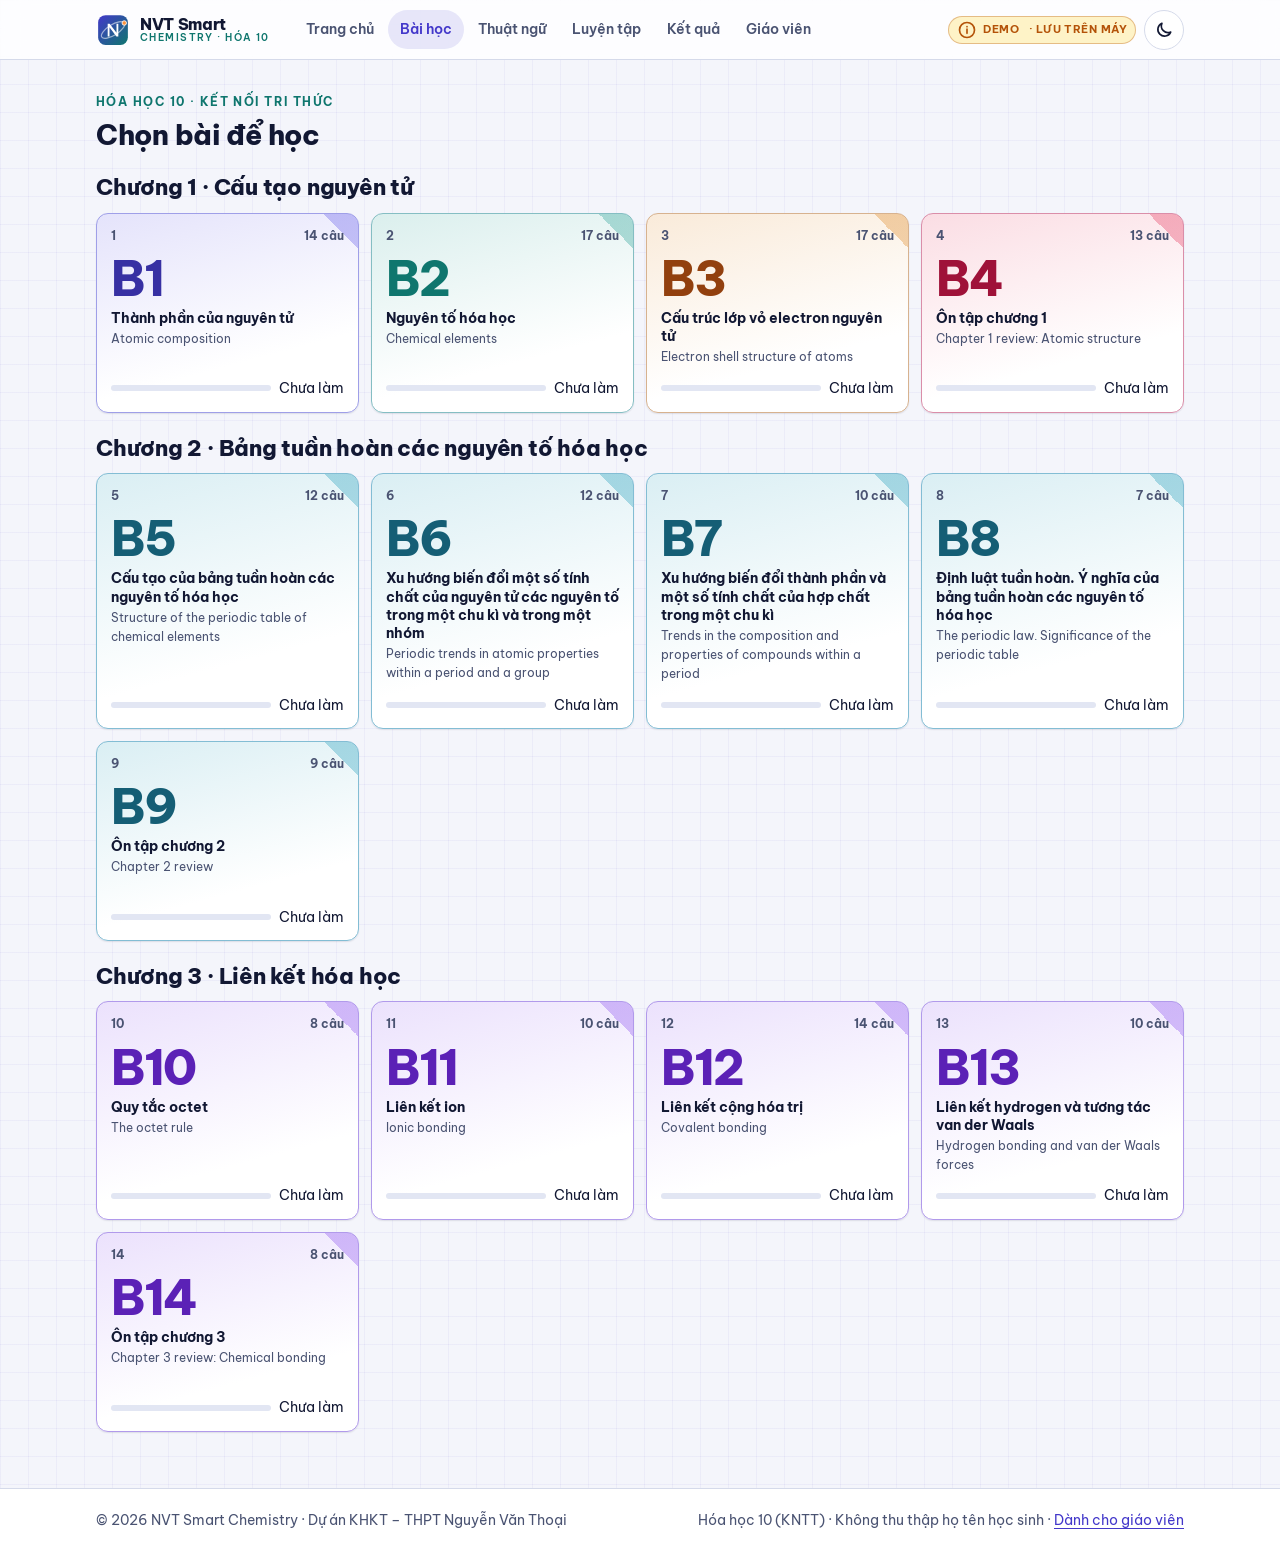
==== commit bf4149a1: "Hoàn thiện nội dung Chương 1–3, hỗ trợ dữ liệu nhiều chương - Chương 1: 61 câu, yêu cầu cần đạt, ví " ====
--- a/web/lesson.html
+++ b/web/lesson.html
@@ -4,7 +4,7 @@
   <meta charset="utf-8">
   <meta name="viewport" content="width=device-width, initial-scale=1, viewport-fit=cover">
   <title>Bài học · NVT Smart Chemistry</title>
-  <meta name="description" content="Ôn tập lý thuyết Chương 1 – Cấu tạo nguyên tử, kèm thuật ngữ tiếng Anh.">
+  <meta name="description" content="Bài học Hóa học 10 (KNTT) để ôn tập và tự học trước, kèm thuật ngữ tiếng Anh.">
   <meta name="theme-color" content="#4338CA">
   <link rel="icon" href="assets/favicon.svg" type="image/svg+xml">
   <link rel="preconnect" href="https://fonts.googleapis.com">
--- a/web/css/style.css
+++ b/web/css/style.css
@@ -42,6 +42,8 @@
   --g-B2: #0D9488; --g-B2-ink: #0F766E;
   --g-B3: #D97706; --g-B3-ink: #92400E;
   --g-B4: #E11D48; --g-B4-ink: #9F1239;
+  /* bài B5–B23: màu theo chương */
+  --g-C2: #0891B2; --g-C2-ink: #155E75; --g-C3: #7C3AED; --g-C3-ink: #5B21B6; --g-C4: #DC2626; --g-C4-ink: #991B1B; --g-C5: #EA580C; --g-C5-ink: #9A3412; --g-C6: #16A34A; --g-C6-ink: #166534; --g-C7: #A16207; --g-C7-ink: #713F12;
 
   /* misconception badge lightness (hue đặt theo từng mã) */
   --mb-ink-l: 28%;  --mb-bg-l: 95%;  --mb-bd-l: 78%;  --mb-sat: 70%;
@@ -80,6 +82,7 @@
     --g-B2: #2DD4BF; --g-B2-ink: #99F6E4;
     --g-B3: #FBBF24; --g-B3-ink: #FDE68A;
     --g-B4: #FB7185; --g-B4-ink: #FECDD3;
+    --g-C2: #22D3EE; --g-C2-ink: #A5F3FC; --g-C3: #A78BFA; --g-C3-ink: #DDD6FE; --g-C4: #F87171; --g-C4-ink: #FECACA; --g-C5: #FB923C; --g-C5-ink: #FED7AA; --g-C6: #4ADE80; --g-C6-ink: #BBF7D0; --g-C7: #FACC15; --g-C7-ink: #FEF08A;
     --mb-ink-l: 80%; --mb-bg-l: 17%; --mb-bd-l: 38%; --mb-sat: 60%;
     --shadow-1: 0 1px 2px rgba(0, 0, 0, .4);
     --shadow-2: 0 8px 24px -8px rgba(0, 0, 0, .6);
@@ -102,6 +105,7 @@
   --g-B2: #2DD4BF; --g-B2-ink: #99F6E4;
   --g-B3: #FBBF24; --g-B3-ink: #FDE68A;
   --g-B4: #FB7185; --g-B4-ink: #FECDD3;
+  --g-C2: #22D3EE; --g-C2-ink: #A5F3FC; --g-C3: #A78BFA; --g-C3-ink: #DDD6FE; --g-C4: #F87171; --g-C4-ink: #FECACA; --g-C5: #FB923C; --g-C5-ink: #FED7AA; --g-C6: #4ADE80; --g-C6-ink: #BBF7D0; --g-C7: #FACC15; --g-C7-ink: #FEF08A;
   --mb-ink-l: 80%; --mb-bg-l: 17%; --mb-bd-l: 38%; --mb-sat: 60%;
   --shadow-1: 0 1px 2px rgba(0, 0, 0, .4);
   --shadow-2: 0 8px 24px -8px rgba(0, 0, 0, .6);
@@ -246,6 +250,7 @@
 .section-head .spacer + a { font-weight: 700; font-size: var(--fs-sm); }
 
 .badge { display: inline-flex; align-items: center; gap: 4px; font-size: var(--fs-xs); font-weight: 700; padding: 3px 9px; border-radius: 999px; background: var(--surface-2); color: var(--text-muted); border: 1px solid var(--border); white-space: nowrap; line-height: 1.4; }
+.badge--warn { background: var(--warning-soft); color: var(--warning); border-color: color-mix(in srgb, var(--warning) 40%, var(--border)); }
 .badge-unreviewed { background: var(--warning-soft); color: var(--warning); border-color: color-mix(in srgb, var(--warning) 40%, transparent); }
 .badge-demo { background: var(--warning-soft); color: var(--warning); border-color: color-mix(in srgb, var(--warning) 40%, transparent); }
 .badge-ai { background: var(--accent-soft); color: var(--accent-ink); border-color: color-mix(in srgb, var(--accent) 35%, transparent); }
@@ -332,6 +337,12 @@
 .etile[data-lesson="B3"], [data-lesson="B3"] { --g: var(--g-B3); --g-ink: var(--g-B3-ink); }
 .etile[data-lesson="B4"], [data-lesson="B4"] { --g: var(--g-B4); --g-ink: var(--g-B4-ink); }
 [data-lesson="B1"] { --g: var(--g-B1); --g-ink: var(--g-B1-ink); }
+[data-lesson="B5"], [data-lesson="B6"], [data-lesson="B7"], [data-lesson="B8"], [data-lesson="B9"] { --g: var(--g-C2); --g-ink: var(--g-C2-ink); }
+[data-lesson="B10"], [data-lesson="B11"], [data-lesson="B12"], [data-lesson="B13"], [data-lesson="B14"] { --g: var(--g-C3); --g-ink: var(--g-C3-ink); }
+[data-lesson="B15"], [data-lesson="B16"] { --g: var(--g-C4); --g-ink: var(--g-C4-ink); }
+[data-lesson="B17"], [data-lesson="B18"] { --g: var(--g-C5); --g-ink: var(--g-C5-ink); }
+[data-lesson="B19"], [data-lesson="B20"] { --g: var(--g-C6); --g-ink: var(--g-C6-ink); }
+[data-lesson="B21"], [data-lesson="B22"], [data-lesson="B23"] { --g: var(--g-C7); --g-ink: var(--g-C7-ink); }
 .mini-bar { flex: 1; height: 6px; border-radius: 99px; background: var(--surface-3); overflow: hidden; }
 .mini-bar > i { display: block; height: 100%; background: var(--g, var(--primary)); border-radius: inherit; transition: width .6s var(--ease); }
 
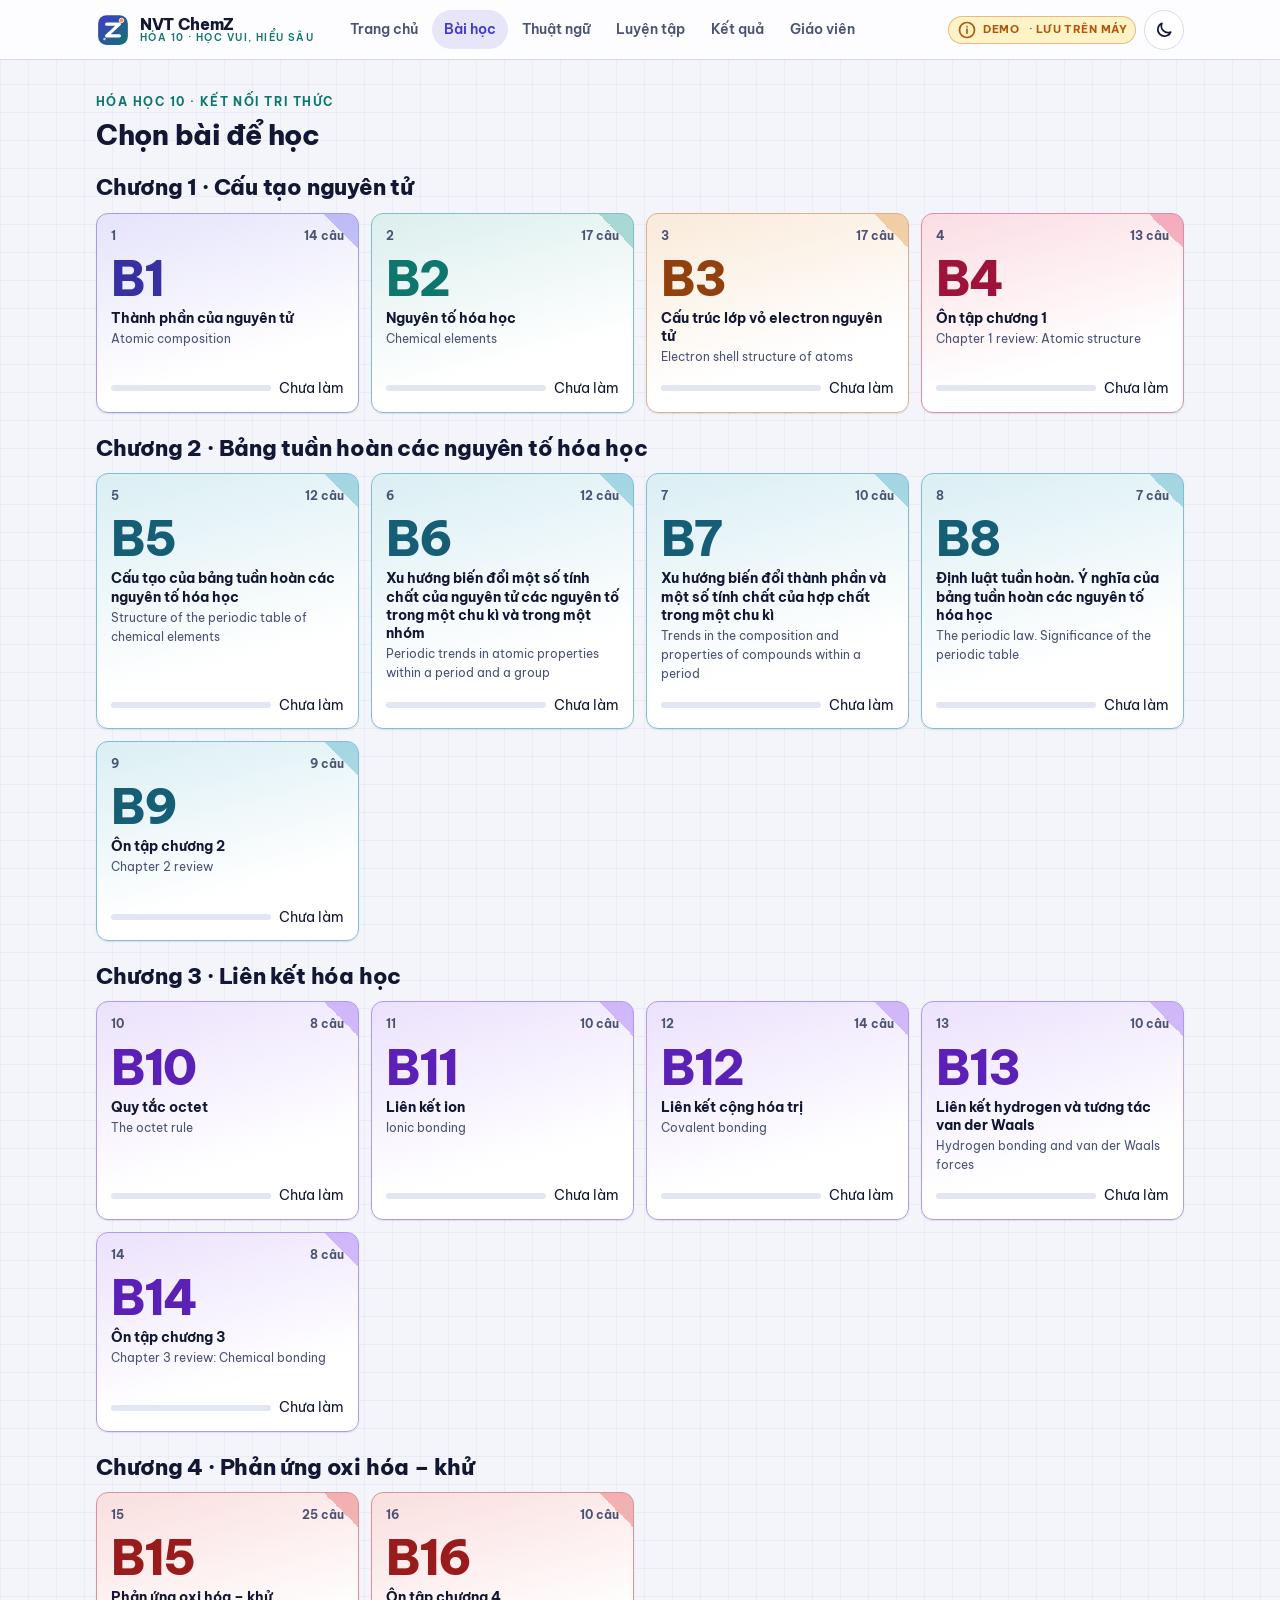
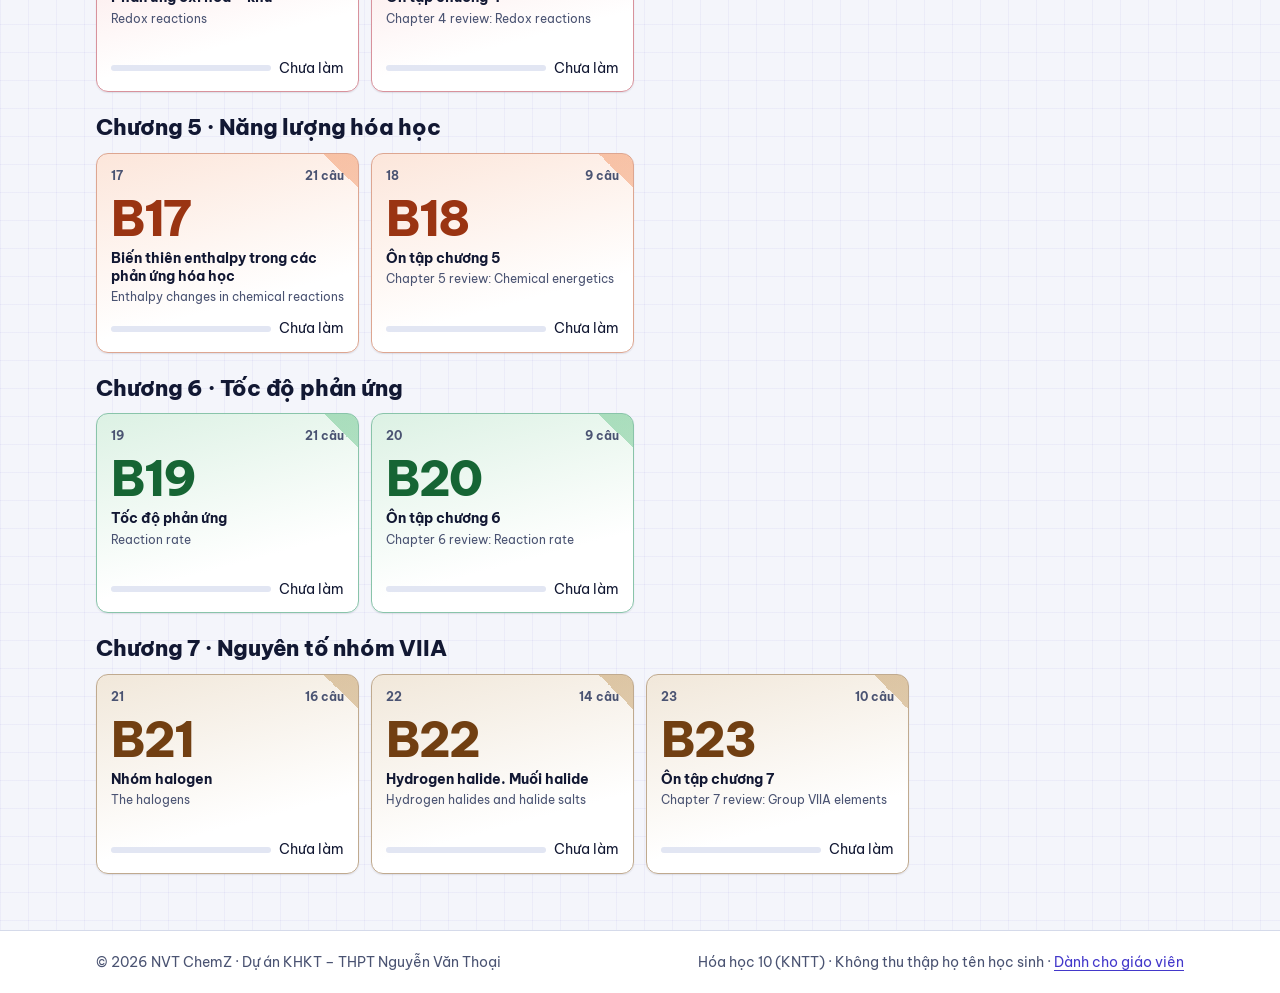
==== commit 1a2e913d: "Đổi tên dự án thành NVT ChemZ, logo mới, chuyển triển khai sang Vercel - Đổi tên thương hiệu trong w" ====
--- a/web/lesson.html
+++ b/web/lesson.html
@@ -3,7 +3,7 @@
 <head>
   <meta charset="utf-8">
   <meta name="viewport" content="width=device-width, initial-scale=1, viewport-fit=cover">
-  <title>Bài học · NVT Smart Chemistry</title>
+  <title>Bài học · NVT ChemZ</title>
   <meta name="description" content="Bài học Hóa học 10 (KNTT) để ôn tập và tự học trước, kèm thuật ngữ tiếng Anh.">
   <meta name="theme-color" content="#4338CA">
   <link rel="icon" href="assets/favicon.svg" type="image/svg+xml">
--- a/web/css/style.css
+++ b/web/css/style.css
@@ -1,5 +1,5 @@
 /* =========================================================
-   NVT Smart Chemistry — design system (tokens + components)
+   NVT ChemZ — design system (tokens + components)
    Mobile-first. Light + dark (prefers-color-scheme + manual toggle).
    Xem docs/design/DESIGN_SYSTEM.md
    ========================================================= */
